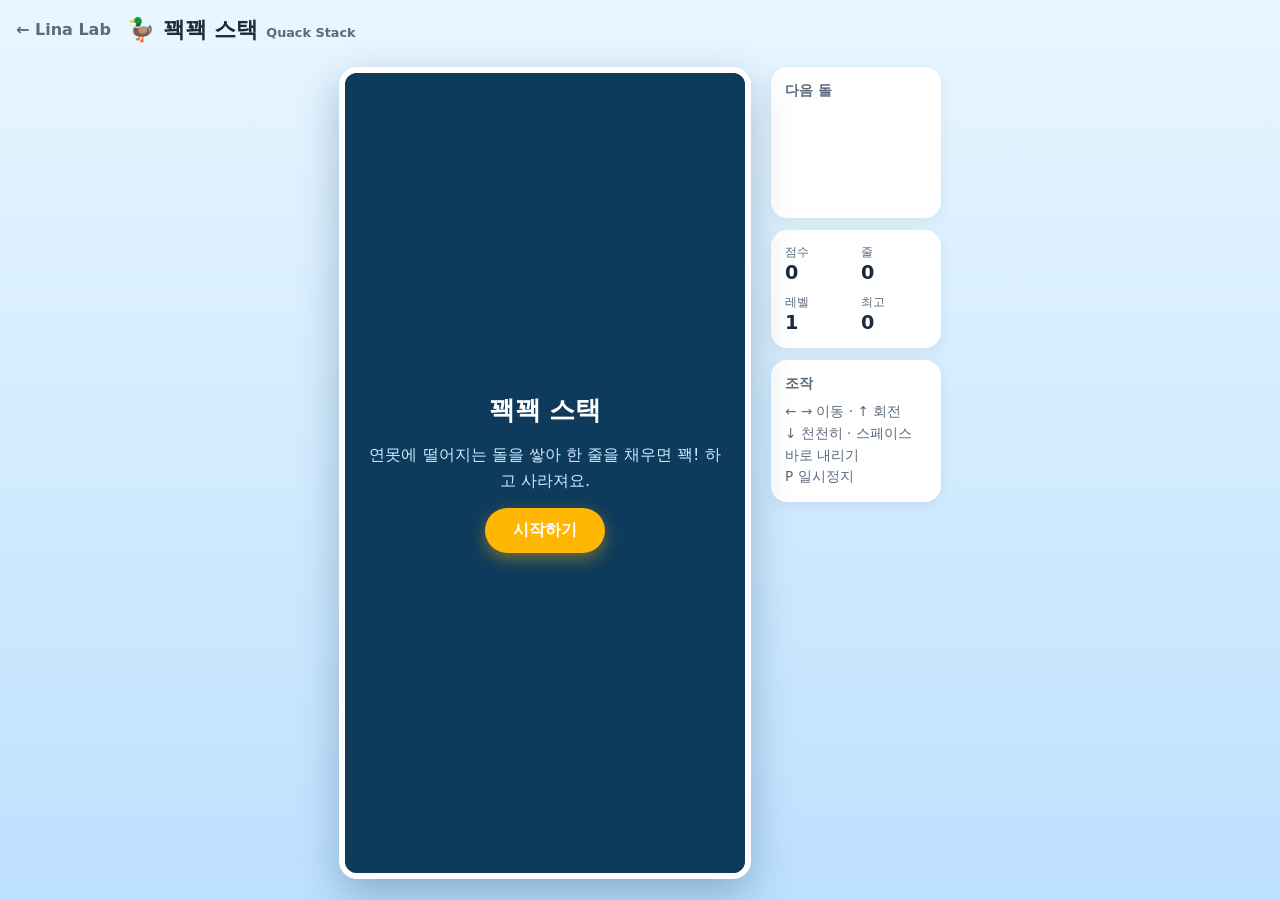
==== game.html @ 58ef40ab "Add Quack Stack block puzzle game Co-Authored-By: Claude Opus 5.5 <noreply@anthropic.com> Claude-Ses" ====
<!doctype html>
<html lang="ko">
<head>
  <meta charset="utf-8" />
  <meta name="viewport" content="width=device-width, initial-scale=1, maximum-scale=1" />
  <title>꽥꽥 스택</title>
  <link rel="stylesheet" href="game.css" />
</head>
<body>
  <header class="top">
    <a class="back" href="index.html">← Lina Lab</a>
    <h1>🦆 꽥꽥 스택 <small>Quack Stack</small></h1>
  </header>

  <main class="game">
    <div class="board-wrap">
      <canvas id="board" width="300" height="600" aria-label="게임판"></canvas>
      <div id="overlay" class="overlay">
        <p id="overlay-title">꽥꽥 스택</p>
        <p id="overlay-sub">연못에 떨어지는 돌을 쌓아 한 줄을 채우면 꽥! 하고 사라져요.</p>
        <button id="start" class="btn">시작하기</button>
      </div>
    </div>

    <aside class="side">
      <div class="panel">
        <h2>다음 돌</h2>
        <canvas id="next" width="96" height="96"></canvas>
      </div>
      <div class="panel stats">
        <div><span>점수</span><b id="score">0</b></div>
        <div><span>줄</span><b id="lines">0</b></div>
        <div><span>레벨</span><b id="level">1</b></div>
        <div><span>최고</span><b id="best">0</b></div>
      </div>
      <div class="panel help">
        <h2>조작</h2>
        <p>← → 이동 · ↑ 회전<br />↓ 천천히 · 스페이스 바로 내리기<br />P 일시정지</p>
        <p class="touch-help">화면에서 좌우로 밀면 이동, 톡 누르면 회전, 아래로 쓸면 바로 내리기</p>
      </div>
    </aside>
  </main>

  <div class="pad" aria-label="터치 조작">
    <button data-act="left" aria-label="왼쪽">◀</button>
    <button data-act="rotate" aria-label="회전">⟳</button>
    <button data-act="right" aria-label="오른쪽">▶</button>
    <button data-act="down" aria-label="천천히 내리기">▼</button>
    <button data-act="drop" aria-label="바로 내리기">⤓</button>
    <button data-act="pause" aria-label="일시정지">Ⅱ</button>
  </div>

  <script src="game.js"></script>
</body>
</html>
---- game.css ----
:root {
  --bg: #e8f6ff;
  --fg: #1d2a3a;
  --muted: #5b6b7d;
  --accent: #ffb703;
  --pond: #0e3b5c;
  --panel: #ffffff;
}

* { box-sizing: border-box; margin: 0; padding: 0; }

body {
  font-family: "Pretendard", "Apple SD Gothic Neo", "Noto Sans KR", system-ui, sans-serif;
  background: linear-gradient(180deg, var(--bg), #bde0fe);
  color: var(--fg);
  min-height: 100vh;
  overscroll-behavior: none;
}

.top {
  display: flex; align-items: center; gap: 16px; flex-wrap: wrap;
  padding: 14px 16px;
}
.back { color: var(--muted); text-decoration: none; font-weight: 600; }
.top h1 { font-size: 1.4rem; }
.top small { font-size: .8rem; color: var(--muted); font-weight: 600; }

.game {
  display: flex; justify-content: center; align-items: flex-start; gap: 20px;
  padding: 8px 16px 16px;
}

.board-wrap { position: relative; }
#board {
  display: block;
  background: var(--pond);
  border-radius: 18px;
  border: 6px solid #fff;
  box-shadow: 0 16px 40px rgba(14, 59, 92, .3);
  touch-action: none;
}

.overlay {
  position: absolute; inset: 6px;
  border-radius: 12px;
  display: flex; flex-direction: column; justify-content: center; align-items: center; gap: 14px;
  padding: 20px; text-align: center;
  background: rgba(14, 59, 92, .82);
  color: #fff;
}
.overlay.hidden { display: none; }
#overlay-title { font-size: 1.6rem; font-weight: 800; }
#overlay-sub { color: #cfe8ff; line-height: 1.6; }

.btn {
  border: 0; cursor: pointer;
  padding: 12px 28px; border-radius: 999px;
  background: var(--accent); color: #fff; font-weight: 800; font-size: 1rem;
  box-shadow: 0 6px 16px rgba(255, 183, 3, .4);
}

.side { display: flex; flex-direction: column; gap: 12px; width: 170px; }
.panel {
  background: var(--panel); border-radius: 16px; padding: 14px;
  box-shadow: 0 4px 16px rgba(0, 0, 0, .06);
}
.panel h2 { font-size: .9rem; color: var(--muted); margin-bottom: 8px; }
#next { display: block; margin: 0 auto; }
.stats { display: grid; grid-template-columns: 1fr 1fr; gap: 10px; }
.stats span { display: block; font-size: .75rem; color: var(--muted); }
.stats b { font-size: 1.2rem; }
.help p { font-size: .85rem; color: var(--muted); line-height: 1.6; }
.touch-help { display: none; }

.pad { display: none; }

/* 휴대폰 / 태블릿 */
@media (max-width: 640px), (hover: none) {
  .game { flex-direction: column; align-items: center; gap: 10px; }
  .top { padding: 8px 16px; }
  .top h1 { font-size: 1.1rem; }
  .game { padding-top: 0; }
  .side { width: 100%; max-width: 360px; flex-direction: row; align-items: stretch; }
  .side .panel { padding: 8px 10px; }
  .side .panel:first-child { flex: 0 0 auto; display: flex; align-items: center; }
  .side .panel:first-child h2 { display: none; }
  #next { width: 48px; height: 48px; }
  .stats { flex: 1; align-items: center; }
  .help { display: none; }
  .stats { grid-template-columns: repeat(4, 1fr); }
  .pad {
    display: grid; grid-template-columns: repeat(6, 1fr); gap: 8px;
    max-width: 360px; margin: 0 auto; padding: 4px 16px 16px;
  }
  .pad button {
    height: 52px; border: 0; border-radius: 14px;
    background: #fff; color: var(--pond); font-size: 1.3rem; font-weight: 800;
    box-shadow: 0 3px 10px rgba(0, 0, 0, .08);
    touch-action: manipulation; user-select: none;
  }
  .pad button:active { background: var(--accent); color: #fff; }
}
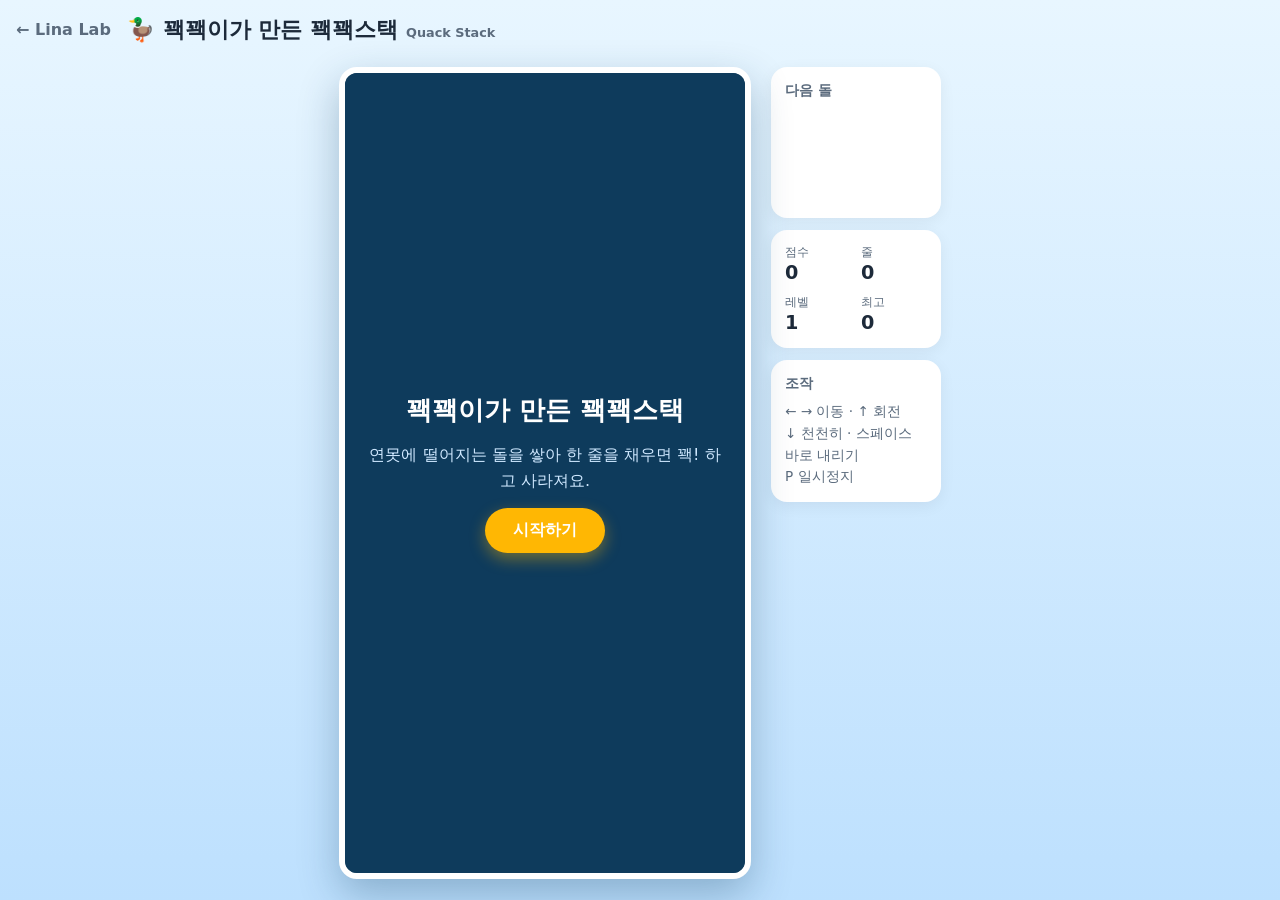
==== commit 6ffc2110: "Rename game title Co-Authored-By: Claude Opus 5.5 <noreply@anthropic.com> Claude-Session: https://cl" ====
--- a/game.html
+++ b/game.html
@@ -3,20 +3,20 @@
 <head>
   <meta charset="utf-8" />
   <meta name="viewport" content="width=device-width, initial-scale=1, maximum-scale=1" />
-  <title>꽥꽥 스택</title>
+  <title>꽥꽥이가 만든 꽥꽥스택</title>
   <link rel="stylesheet" href="game.css" />
 </head>
 <body>
   <header class="top">
     <a class="back" href="index.html">← Lina Lab</a>
-    <h1>🦆 꽥꽥 스택 <small>Quack Stack</small></h1>
+    <h1>🦆 꽥꽥이가 만든 꽥꽥스택 <small>Quack Stack</small></h1>
   </header>
 
   <main class="game">
     <div class="board-wrap">
       <canvas id="board" width="300" height="600" aria-label="게임판"></canvas>
       <div id="overlay" class="overlay">
-        <p id="overlay-title">꽥꽥 스택</p>
+        <p id="overlay-title">꽥꽥이가 만든 꽥꽥스택</p>
         <p id="overlay-sub">연못에 떨어지는 돌을 쌓아 한 줄을 채우면 꽥! 하고 사라져요.</p>
         <button id="start" class="btn">시작하기</button>
       </div>
--- a/game.css
+++ b/game.css
@@ -79,6 +79,7 @@
   .game { flex-direction: column; align-items: center; gap: 10px; }
   .top { padding: 8px 16px; }
   .top h1 { font-size: 1.1rem; }
+  .top small { display: none; }
   .game { padding-top: 0; }
   .side { width: 100%; max-width: 360px; flex-direction: row; align-items: stretch; }
   .side .panel { padding: 8px 10px; }
